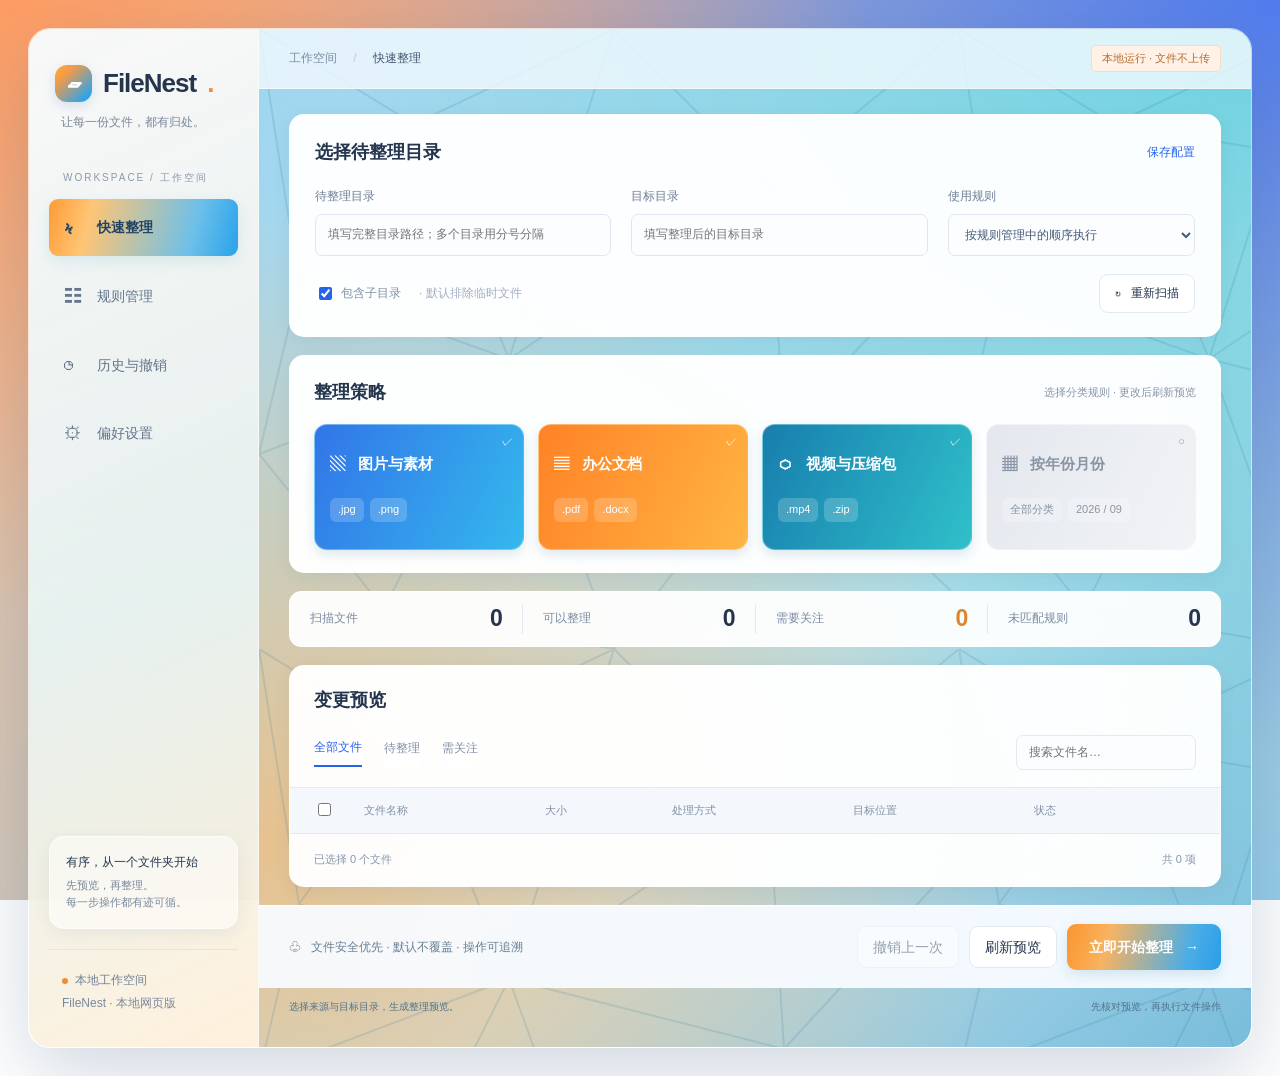
==== web/index.html @ 7bae3e2c "first commmit" ====
<!DOCTYPE html>
<html lang="zh-CN">
<head><meta name="filenest-token" content="__TOKEN__">
<meta charset="UTF-8"><meta name="viewport" content="width=device-width, initial-scale=1">
<title>FileNest · 文件整理工作台</title>
<style>
:root{--ink:#24354d;--muted:#7b899c;--blue:#2563eb;--line:#e3e9f2;--bg:#f5f7fb}*{box-sizing:border-box}body{margin:0;font:14px/1.6 "Segoe UI","Microsoft YaHei",sans-serif;color:var(--ink);background:var(--bg)}button,input,select{font:inherit}button{cursor:pointer}button:focus-visible,input:focus-visible,select:focus-visible{outline:3px solid #93b8fb;outline-offset:2px}button{border:1px solid var(--line);background:white;color:var(--ink);border-radius:9px;padding:9px 15px}button:hover{background:#edf3ff}button:disabled{opacity:.45;cursor:default}.primary{background:var(--blue);color:white;border-color:var(--blue)}.primary:hover{background:#1d4ed8}.app{display:flex;min-height:100vh}.sidebar{width:220px;background:#edf2fa;border-right:1px solid #dce5f2;padding:32px 20px;display:flex;flex-direction:column;position:fixed;inset:0 auto 0 0}.brand{display:flex;align-items:center;gap:11px;font-size:24px;font-weight:700;letter-spacing:-1px;padding:0 12px}.logo{background:var(--blue);color:white;width:37px;height:37px;border-radius:12px;display:grid;place-items:center;font-size:25px}.small{font-size:12px;color:var(--muted)}.brand-sub{padding:8px 12px 38px}.nav-label{font-size:10px;letter-spacing:2px;color:#8b99ae;padding:0 14px;margin-bottom:13px}.nav{display:flex;flex-direction:column;gap:7px}.nav button{text-align:left;border:0;background:none;color:#65758c;padding:12px 15px;display:flex;gap:13px;align-items:center}.nav button.active{background:#dce9ff;color:#245ac4;font-weight:600}.nav i{font-style:normal;font-size:18px;width:20px}.sidebar-foot{margin-top:auto;padding-top:45px}.local{margin-top:20px;border-top:1px solid #dce5f1;padding:21px 13px 0;font-size:12px;color:#718198}.dot{display:inline-block;width:6px;height:6px;border-radius:50%;background:#f28b35;margin-right:7px}.main{margin-left:220px;width:calc(100% - 220px)}.topbar{height:72px;border-bottom:1px solid var(--line);display:flex;align-items:center;justify-content:space-between;padding:0 40px;color:#7d8ca1;font-size:12px}.topbar strong{color:#435670;font-weight:500}.badge{padding:4px 10px;background:#fff1e5;border:1px solid #f7ddc4;border-radius:5px;font-size:11px;color:#b66c2f}.content{max-width:1450px;margin:auto;padding:33px 40px 22px}.heading{display:flex;justify-content:space-between;align-items:center;margin-bottom:27px}h1{font-size:27px;letter-spacing:-.8px;margin:0 0 5px;font-weight:650}p{margin:0;color:#7a899e;font-size:13px}h2{font-size:15px;margin:0;font-weight:600}.heading .date{font-size:12px;color:#8190a4}.steps{display:flex;gap:30px;font-size:12px;align-items:center;margin:0 0 23px;color:#98a4b5}.step{display:flex;align-items:center;gap:9px}.step b{width:22px;height:22px;border-radius:50%;display:grid;place-items:center;background:#e9eef6;font-size:11px}.step.active{color:var(--blue)}.step.active b{background:#e1ecff}.steps .dash{height:1px;width:55px;background:#dfe6f1}.card{background:white;border:1px solid var(--line);border-radius:13px}.config{padding:23px 25px;margin-bottom:22px}.cardtitle{display:flex;align-items:center;justify-content:space-between;margin-bottom:20px}.subtle{border:0;background:none;padding:0;color:var(--blue);font-size:12px}.fields{display:grid;grid-template-columns:1.2fr 1.2fr 1fr;gap:20px}.field label{display:block;font-size:12px;color:#6e7e94;margin-bottom:8px}.field input,.field select{width:100%;padding:10px 12px;border:1px solid #dfe6f1;border-radius:7px;background:#fcfdff;color:#455b78;font-size:12px;min-height:42px}.config-bottom{display:flex;justify-content:space-between;align-items:center;margin-top:18px;font-size:12px;color:#8090a5}.config-bottom label{display:flex;align-items:center;gap:6px}input[type=checkbox]{accent-color:var(--blue)}.stats{display:grid;grid-template-columns:repeat(4,1fr);gap:17px;margin-bottom:23px}.stat{padding:18px 22px;position:relative}.stat .label{font-size:12px;color:#7b8aa1}.stat strong{font-size:28px;display:block;line-height:1.3;margin-top:8px;font-weight:600;letter-spacing:-1px}.stat strong small{font-size:11px;font-weight:400;color:#95a0b0;letter-spacing:0;margin-left:7px}.stat em{position:absolute;right:19px;top:18px;background:#eaf1ff;border-radius:8px;width:32px;height:32px;display:grid;place-items:center;color:#5180d8;font-style:normal}.stat.warn em{color:#df7a23;background:#fff0e1}.table-head{padding:20px 24px 17px;display:flex;justify-content:space-between;align-items:center}.tabs{display:flex;gap:22px}.tabs button{padding:0 0 8px;border:0;border-radius:0;color:#8390a4;font-size:12px}.tabs button.active{color:var(--blue);border-bottom:2px solid var(--blue)}.search{width:180px;border:1px solid var(--line);padding:7px 12px;border-radius:7px;font-size:12px;background:#fcfdff}.table-wrap{overflow:auto}table{border-collapse:collapse;width:100%;text-align:left;white-space:nowrap}th{background:#f8faff;font-size:11px;font-weight:500;color:#8392a8;padding:12px 15px;border-block:1px solid var(--line)}td{padding:15px;border-bottom:1px solid #eef2f8;font-size:12px;color:#687a93}td:first-child,th:first-child{padding-left:24px;width:40px}.filename{display:flex;align-items:center;gap:11px;color:#3d526f;font-weight:500}.fileicon{width:32px;height:37px;border:1px solid #e1e7f0;border-radius:6px;background:#f3f6fb;display:grid;place-items:center;font-size:9px;font-weight:700;color:#8392aa}.fileicon.pdf{color:#d0803c;background:#fff3e8;border-color:#f6e0c9}.fileicon.png{color:#5f85c8;background:#edf3ff;border-color:#dce7fa}.fileicon.docx{color:#5187d4;background:#eaf3ff;border-color:#dce9fa}.pill{padding:3px 8px;border-radius:5px;background:#edf3ff;color:#5981c9;font-size:10px}.pill.warning{color:#c2772f;background:#fff1e2}.pill.gray{color:#8a97aa;background:#f0f3f8}.destination{font-size:11px;color:#8292aa;max-width:250px;overflow:hidden;text-overflow:ellipsis}.table-footer{display:flex;justify-content:space-between;align-items:center;padding:17px 24px;color:#8797ae;font-size:11px}.bottom{display:flex;align-items:center;justify-content:space-between;margin-top:24px;gap:20px}.safe{font-size:12px;color:#8293aa}.actions{display:flex;gap:10px;align-items:center}.note{font-size:10px;color:#95a2b4;margin-top:22px;display:flex;justify-content:space-between}.page[hidden]{display:none}.rule-grid{display:grid;grid-template-columns:repeat(3,1fr);gap:18px}.rule{padding:24px}.rule h2{margin:13px 0 9px}.rule .tag{display:inline-block;padding:4px 9px;background:#edf3ff;border-radius:5px;color:#5b80bd;font-size:11px;margin:17px 0}.rule-foot{border-top:1px solid var(--line);padding-top:16px;display:flex;justify-content:space-between;align-items:center;font-size:12px}.settings{max-width:820px;padding:26px}.setting{padding:19px 0;border-bottom:1px solid var(--line);display:flex;align-items:center;justify-content:space-between;gap:20px}.setting select{border:1px solid var(--line);padding:9px;border-radius:7px;color:var(--ink);background:#fafcff}.empty{padding:55px;text-align:center;color:var(--muted)}dialog{border:1px solid var(--line);border-radius:16px;padding:28px;max-width:540px;width:90%;color:var(--ink);box-shadow:0 20px 90px #24354d20}dialog::backdrop{background:#24354d40;backdrop-filter:blur(3px)}dialog h2{font-size:20px;margin-bottom:14px}dialog p{margin-bottom:16px;overflow-wrap:anywhere}dialog .actions{justify-content:flex-end;margin-top:22px}.toast{position:fixed;bottom:26px;left:50%;transform:translateX(-50%);padding:11px 24px;background:#254a82;color:white;border-radius:9px;box-shadow:0 8px 25px #24354d20;z-index:5;font-size:13px}.toast[hidden]{display:none}@media(min-width:1450px){.content{padding-top:42px}td{padding-top:19px;padding-bottom:19px}}@media(max-width:1050px){.sidebar{width:180px;padding-inline:12px}.main{margin-left:180px;width:calc(100% - 180px)}.content{padding:25px 22px}.topbar{padding:0 22px}.fields{grid-template-columns:1fr 1fr}.field:last-child{grid-column:1/-1}.rule-grid{grid-template-columns:1fr}.date{display:none}.stats{gap:10px}.stat{padding:15px}.stat em{display:none}}@media(max-width:650px){.sidebar{position:static;width:100%;padding:15px}.app{display:block}.brand-sub,.nav-label,.sidebar-foot{display:none}.nav{flex-direction:row;margin-top:15px;gap:0}.nav button{padding:9px;flex:1;justify-content:center;font-size:12px}.nav i{display:none}.main{margin:0;width:100%}.topbar{height:48px}.content{padding:23px 15px}.fields{grid-template-columns:1fr}.field:last-child{grid-column:auto}.stats{grid-template-columns:1fr 1fr}.steps{gap:12px}.steps .dash{width:20px}.table-head{align-items:flex-start;gap:10px;flex-direction:column}.bottom{align-items:flex-start;flex-direction:column}.config-bottom{gap:10px;align-items:flex-start;flex-direction:column}.note{gap:10px}.heading{margin-bottom:20px}}
/* 参考图：玻璃侧栏、蓝橙渐变与几何纹理。 */
body{padding:28px;background:radial-gradient(ellipse at 0 0,#ff9d64,transparent 48%),radial-gradient(ellipse at 100% 0,#527cee,transparent 60%),linear-gradient(125deg,#f1c3a0,#97cee9);background-attachment:fixed}.app{position:relative;max-width:1600px;margin:auto;min-height:calc(100vh - 56px);border-radius:22px;overflow:hidden;border:1px solid #ffffffa8;box-shadow:0 25px 80px #294a7038}.sidebar{position:relative;inset:auto;flex:0 0 230px;width:230px;background:linear-gradient(155deg,#f8fcfff5,#e7f3f2f0 55%,#fff0daf0);border-right:1px solid #ffffffa0;padding:34px 20px}.main{margin:0;width:calc(100% - 230px);position:relative;background:radial-gradient(ellipse at 0 80%,#ffb35eaa,transparent 55%),radial-gradient(ellipse at 100% 0,#3ac9d699,transparent 65%),linear-gradient(135deg,#9dd5ef,#c4e2ee 60%,#78bddb)}.main:before{content:"";position:absolute;inset:0;opacity:.16;pointer-events:none;background-image:url("data:image/svg+xml,%3Csvg xmlns='http://www.w3.org/2000/svg' width='700' height='620'%3E%3Cpath d='M0 0L155 95 355 0 510 155 700 0M0 0L40 255 155 95 250 330 355 0M155 95L510 155 250 330 525 400 700 210 510 155M0 425L40 255 250 330 125 580 0 425M250 330L355 620 525 400 700 570M125 580L355 620M525 400L700 210M510 155L525 400M0 425L250 330' fill='none' stroke='%232b749b' stroke-width='2'/%3E%3C/svg%3E")}.topbar,.content{position:relative}.topbar{height:60px;background:#f7fbffc9;border-color:#ffffff90;padding-inline:30px}.content{padding:25px 30px 20px;max-width:1230px}.brand{font-size:26px;padding-inline:6px}.logo{background:linear-gradient(135deg,#ffab42,#f79b44 25%,#32a3e8 85%);box-shadow:0 4px 12px #4686b330}.nav{gap:12px}.nav button{padding:14px 15px}.nav button.active{background:linear-gradient(105deg,#ff9b36,#ffc575 22%,#6dc0e9 75%,#28a2eb);color:#214363;box-shadow:0 5px 15px #5b9cb52a}.sidebar-foot .card{background:#ffffff80!important;border-color:#ffffffaa!important}.steps{display:none}.card{background:#fffffff7;border-color:#ffffffbd;border-radius:15px;box-shadow:0 5px 17px #355c7014}.config{margin-bottom:18px}.cardtitle h2{font-size:18px}.strategy-panel{padding:22px 24px;margin-bottom:18px}.strategy-heading{display:flex;justify-content:space-between;align-items:center;margin-bottom:17px}.strategy-heading h2{font-size:18px}.strategy-heading span{font-size:11px;color:#8795a6}.strategy-grid{display:grid;grid-template-columns:repeat(4,1fr);gap:14px}.strategy{position:relative;text-align:left;min-height:126px;padding:18px 15px;border:1px solid #ffffff55;border-radius:13px;color:white;box-shadow:0 5px 12px #34759e28;transition:transform .18s}.strategy:hover{transform:translateY(-3px)}.strategy.blue,.strategy.blue:hover{background:linear-gradient(115deg,#3275e8,#34b8ed)}.strategy.orange,.strategy.orange:hover{background:linear-gradient(115deg,#ff8226,#ffb543)}.strategy.cyan,.strategy.cyan:hover{background:linear-gradient(115deg,#177eae,#30c0ca)}.strategy.date-card,.strategy.date-card:hover{background:linear-gradient(115deg,#6083c6,#92afd9)}.strategy[aria-pressed=false]{background:linear-gradient(115deg,#e4e8ee,#f1f3f6);color:#8a95a5;box-shadow:none}.strategy-title{display:block;font-size:15px;font-weight:600;margin-bottom:22px}.strategy-tags{display:flex;gap:6px;font-size:11px}.strategy-tags span{padding:3px 8px;background:#ffffff30;border-radius:6px}.strategy-check{position:absolute;right:10px;top:8px;font-size:11px}.stats{display:flex;gap:0;background:#fffffff0;border:1px solid white;border-radius:12px;padding:12px 0;margin-bottom:18px}.stat{flex:1;display:flex;align-items:center;justify-content:space-between;gap:8px;padding:0 20px;background:none;box-shadow:none;border:0;border-radius:0}.stat+.stat{border-left:1px solid #e2e9f2}.stat strong{font-size:23px;margin:0}.stat em,.stat strong small{display:none}.stat.warn strong{color:#df842c}.table-wrap{max-height:340px;overflow:auto}th{position:sticky;top:0;background:#f4f7fb;z-index:1}td{padding-top:13px;padding-bottom:13px}.bottom{position:sticky;bottom:0;background:#f8fbfff2;backdrop-filter:blur(12px);margin:18px -30px -20px;padding:18px 30px;border-top:1px solid white;z-index:2}.primary{border:0;background:linear-gradient(105deg,#fb952c,#f8b361 27%,#4cade6 78%,#289ee8);box-shadow:0 5px 13px #5596b636;color:white;font-weight:600;padding:12px 22px}.primary:hover{background:linear-gradient(105deg,#eb8823,#eaa14a 27%,#399bd5 78%,#208bd4)}.safe{color:#667f95}.note{margin-top:31px;color:#52748c}.heading p{color:#52758c}
@media(min-width:1450px){.content{padding-top:30px}td{padding-block:16px}}@media(max-width:1150px){body{padding:15px}.app{min-height:calc(100vh - 30px)}.sidebar{flex-basis:190px;width:190px;padding-inline:13px}.brand{font-size:22px}.main{width:calc(100% - 190px)}.content{padding:22px}.strategy-grid{grid-template-columns:repeat(2,1fr)}.strategy{min-height:105px}.strategy-title{margin-bottom:15px}.stat{padding-inline:12px}.stat .label{font-size:11px}.bottom{margin-inline:-22px;padding-inline:22px}}@media(max-width:650px){body{padding:0}.app{display:block;border-radius:0}.sidebar{width:100%;padding:16px}.main{width:100%}.content{padding:18px 14px}.strategy-panel{padding:17px}.strategy-grid{gap:10px}.strategy-title{font-size:13px}.strategy-heading span{display:none}.stats{display:grid;grid-template-columns:1fr 1fr;gap:12px}.stat:nth-child(3){border:0}.bottom{margin-inline:-14px;padding:14px;gap:12px}.actions{flex-wrap:wrap}.topbar{padding-inline:16px}}
textarea{font:inherit;border:1px solid var(--line);border-radius:8px;padding:10px;max-width:100%;color:var(--ink)}.editor{display:grid;grid-template-columns:1fr 1fr;gap:14px}.editor label{font-size:12px;color:var(--muted)}.editor input:not([type=checkbox]),.editor select{display:block;width:100%;padding:8px;border:1px solid var(--line);border-radius:7px}dialog{max-width:760px;max-height:85vh;overflow:auto}.rule-foot{gap:8px;flex-wrap:wrap}.detail-line{overflow-wrap:anywhere;white-space:pre-wrap}#status{white-space:pre-wrap}.note{padding-bottom:12px}.strategy-grid{grid-template-columns:repeat(4,minmax(0,1fr))}@media(max-width:1000px){.strategy-grid{grid-template-columns:1fr 1fr}}@media(max-width:650px){.editor{grid-template-columns:1fr}.setting{flex-wrap:wrap}} </style>
</head>
<body>
<div class="app">
<aside class="sidebar"><div class="brand"><span class="logo">▱</span>FileNest<span style="color:#f28b35">.</span></div><div class="brand-sub small">让每一份文件，都有归处。</div><div class="nav-label">WORKSPACE / 工作空间</div><nav class="nav" aria-label="主导航"><button class="active" data-page="organize"><i>ϟ</i>快速整理</button><button data-page="rules"><i>☷</i>规则管理</button><button data-page="history"><i>◷</i>历史与撤销</button><button data-page="settings"><i>⚙</i>偏好设置</button></nav><div class="sidebar-foot"><div class="card" style="padding:16px;background:#e8f0ff;border-color:#d9e5fa"><div style="font-size:12px;margin-bottom:5px">有序，从一个文件夹开始</div><p style="font-size:11px">先预览，再整理。<br>每一步操作都有迹可循。</p></div><div class="local"><span class="dot"></span>本地工作空间<div class="small" style="margin-top:4px">FileNest · 本地网页版</div></div></div></aside>
<main class="main"><header class="topbar"><span>工作空间 <span style="margin:0 13px;color:#bbc6d7">/</span> <strong id="breadcrumb">快速整理</strong></span><span class="badge">本地运行 · 文件不上传</span></header><div class="content">
<section class="page" id="organize">
<div class="steps"><span class="step active"><b>1</b>选择目录</span><span class="dash"></span><span class="step active"><b>2</b>预览整理</span><span class="dash"></span><span class="step" id="step3"><b>3</b>完成归档</span></div>
<div class="card config"><div class="cardtitle"><h2>选择待整理目录</h2><button class="subtle" id="reset">保存配置</button></div><div class="fields"><div class="field"><label for="source">待整理目录</label><input id="source" placeholder="填写完整目录路径；多个目录用分号分隔" aria-label="待整理目录"></div><div class="field"><label for="target">目标目录</label><input id="target" placeholder="填写整理后的目标目录" aria-label="目标目录"></div><div class="field"><label for="ruleSelect">使用规则</label><select id="ruleSelect"><option>按规则管理中的顺序执行</option></select></div></div><div class="config-bottom"><label><input type="checkbox" id="recursive" checked>包含子目录 <span style="margin-left:12px;color:#a2aec0">· 默认排除临时文件</span></label><button id="scan">↻ &nbsp; 重新扫描</button></div></div>
<div class="card strategy-panel"><div class="strategy-heading"><h2>整理策略</h2><span>选择分类规则 · 更改后刷新预览</span></div><div class="strategy-grid">
<button class="strategy blue" data-strategy="1" aria-pressed="true"><span class="strategy-check">✓</span><span class="strategy-title">▧ &nbsp; 图片与素材</span><span class="strategy-tags"><span>.jpg</span><span>.png</span></span></button>
<button class="strategy orange" data-strategy="0" aria-pressed="true"><span class="strategy-check">✓</span><span class="strategy-title">▤ &nbsp; 办公文档</span><span class="strategy-tags"><span>.pdf</span><span>.docx</span></span></button>
<button class="strategy cyan" data-strategy="2" aria-pressed="true"><span class="strategy-check">✓</span><span class="strategy-title">⬡ &nbsp; 视频与压缩包</span><span class="strategy-tags"><span>.mp4</span><span>.zip</span></span></button>
<button class="strategy date-card" id="dateStrategy" aria-pressed="false"><span class="strategy-check">○</span><span class="strategy-title">▦ &nbsp; 按年份月份</span><span class="strategy-tags"><span>全部分类</span><span>2026 / 09</span></span></button>
</div></div><div class="stats"><div class="card stat"><span class="label">扫描文件</span><em>▧</em><strong id="total">0<small>个文件</small></strong></div><div class="card stat"><span class="label">可以整理</span><em>↗</em><strong id="ready">0<small>个文件</small></strong></div><div class="card stat warn"><span class="label">需要关注</span><em>!</em><strong id="conflicts">0<small>待确认</small></strong></div><div class="card stat"><span class="label">未匹配规则</span><em>−</em><strong id="unmatched">0<small>保持原位</small></strong></div></div>
<div class="card"><div style="padding:20px 24px 0"><h2 style="font-size:18px">变更预览</h2></div><div class="table-head"><div class="tabs" aria-label="文件筛选"><button class="active" data-filter="all">全部文件</button><button data-filter="ready">待整理</button><button data-filter="conflict">需关注</button></div><input class="search" id="search" placeholder="搜索文件名…" aria-label="搜索文件名"></div><div class="table-wrap"><table><thead><tr><th><input type="checkbox" id="selectAll" aria-label="选择全部可整理文件"></th><th>文件名称</th><th>大小</th><th>处理方式</th><th>目标位置</th><th>状态</th><th></th></tr></thead><tbody id="fileRows"></tbody></table></div><div class="table-footer"><span id="selection">已选择 0 个文件</span><span id="count">共 0 项</span></div></div>
<div class="bottom"><div class="safe">♧ &nbsp; 文件安全优先 · 默认不覆盖 · 操作可追溯</div><div class="actions"><button id="cancel" hidden>停止剩余任务</button><button id="undoLatest" disabled>撤销上一次</button><button id="preview">刷新预览</button><button class="primary" id="execute">立即开始整理 &nbsp; →</button></div></div><div class="note"><span id="status" role="status">选择来源与目标目录，生成整理预览。</span><span>先核对预览，再执行文件操作</span></div></section>
<section class="page" id="rules" hidden><div class="heading"><div><h1>让规则，替你记住。</h1><p>按顺序匹配文件，为每一种资料安排合适的位置。</p></div><span class="badge"><span id="ruleCount">分类规则</span></span></div><button id="addRule" style="margin-bottom:18px">＋ 新建规则</button><div class="rule-grid" id="ruleCards"></div><div class="card" style="padding:22px;margin-top:22px"><h2>规则如何执行</h2><p style="margin-top:8px">从上到下依次匹配，文件命中第一条规则后停止。未匹配的文件保持原位。禁用规则后，请返回整理任务重新生成预览。</p></div></section>
<section class="page" id="history" hidden><div class="heading"><div><h1>每一次整理，都有记录。</h1><p>查看逐文件结果，安全恢复未被修改的移动与重命名。</p></div><span class="badge">本地历史</span></div><div class="card" id="historyList"><div class="empty">还没有整理记录<br><span class="small">完成一次整理后，记录会出现在这里。</span></div></div></section>
<section class="page" id="settings" hidden><div class="heading"><div><h1>按你的习惯，整理。</h1><p>简单的偏好，让每一次操作更顺手。</p></div></div><div class="card settings"><div class="setting"><div><h2>遇到同名文件</h2><p>修改后需要重新生成整理预览。</p></div><select id="conflictMode" aria-label="同名文件处理"><option value="skip">跳过，稍后处理</option><option value="number">自动编号</option></select></div><div class="setting"><div><h2>整理完成通知</h2><p>在页面内显示完成提示。</p></div><input type="checkbox" checked id="notify" aria-label="整理完成通知"></div><div class="setting"><div><h2>排除目录</h2><p>每行一个完整路径；目标目录与内部数据目录自动排除。</p></div><textarea id="excludes" rows="4" aria-label="排除目录"></textarea></div><button id="saveSettings" style="margin-top:20px">保存偏好</button></div></section>
</div></main></div>
<dialog id="detail"><h2 id="detailTitle"></h2><div id="detailBody"></div><div class="actions"><button id="closeDetail">关闭</button></div></dialog><div class="toast" id="toast" role="status" hidden></div>
<script src="/app.js" defer></script></body></html>
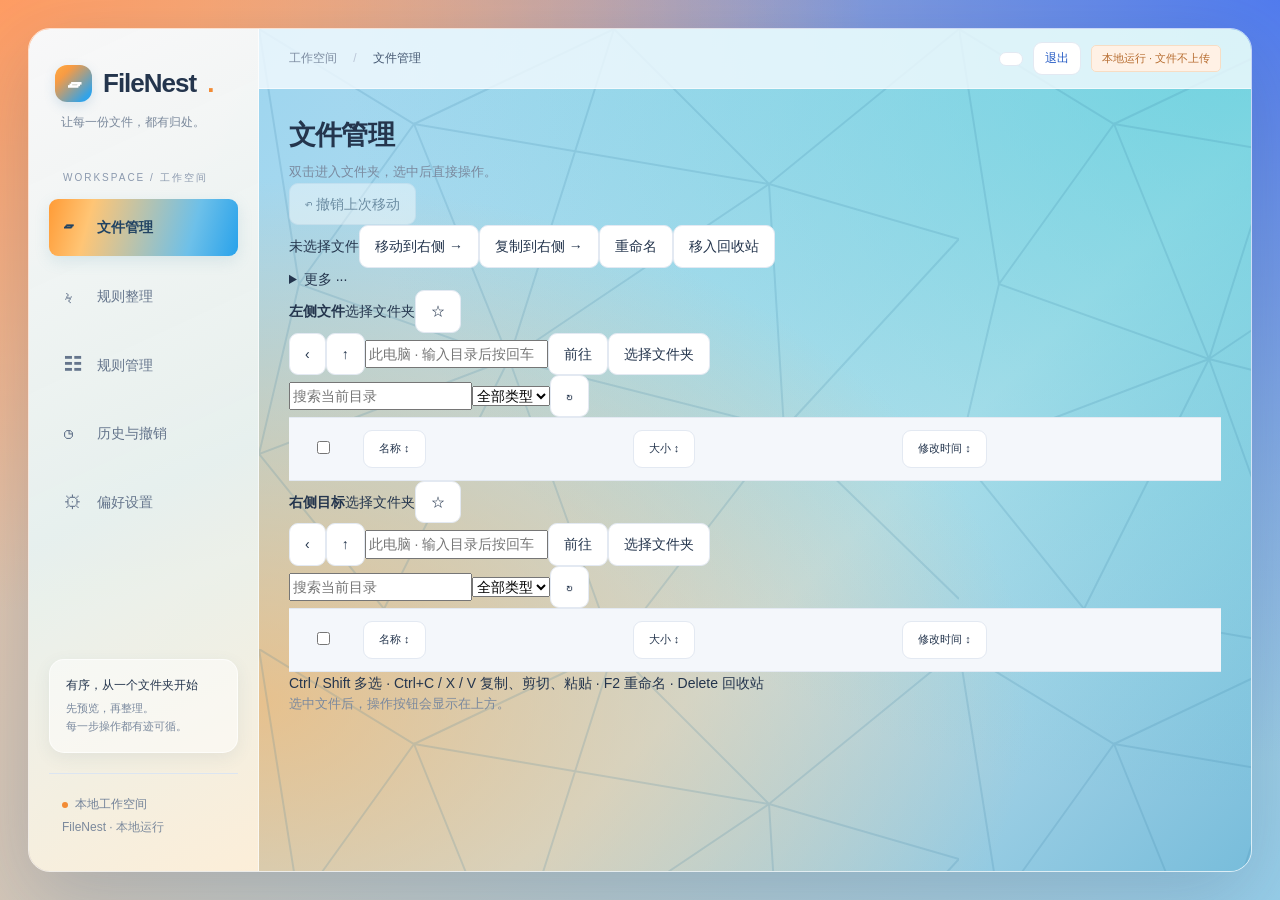
==== commit c7b523b6: "feat: unify desktop and web file management" ====
--- a/web/index.html
+++ b/web/index.html
@@ -8,26 +8,43 @@
 /* 参考图：玻璃侧栏、蓝橙渐变与几何纹理。 */
 body{padding:28px;background:radial-gradient(ellipse at 0 0,#ff9d64,transparent 48%),radial-gradient(ellipse at 100% 0,#527cee,transparent 60%),linear-gradient(125deg,#f1c3a0,#97cee9);background-attachment:fixed}.app{position:relative;max-width:1600px;margin:auto;min-height:calc(100vh - 56px);border-radius:22px;overflow:hidden;border:1px solid #ffffffa8;box-shadow:0 25px 80px #294a7038}.sidebar{position:relative;inset:auto;flex:0 0 230px;width:230px;background:linear-gradient(155deg,#f8fcfff5,#e7f3f2f0 55%,#fff0daf0);border-right:1px solid #ffffffa0;padding:34px 20px}.main{margin:0;width:calc(100% - 230px);position:relative;background:radial-gradient(ellipse at 0 80%,#ffb35eaa,transparent 55%),radial-gradient(ellipse at 100% 0,#3ac9d699,transparent 65%),linear-gradient(135deg,#9dd5ef,#c4e2ee 60%,#78bddb)}.main:before{content:"";position:absolute;inset:0;opacity:.16;pointer-events:none;background-image:url("data:image/svg+xml,%3Csvg xmlns='http://www.w3.org/2000/svg' width='700' height='620'%3E%3Cpath d='M0 0L155 95 355 0 510 155 700 0M0 0L40 255 155 95 250 330 355 0M155 95L510 155 250 330 525 400 700 210 510 155M0 425L40 255 250 330 125 580 0 425M250 330L355 620 525 400 700 570M125 580L355 620M525 400L700 210M510 155L525 400M0 425L250 330' fill='none' stroke='%232b749b' stroke-width='2'/%3E%3C/svg%3E")}.topbar,.content{position:relative}.topbar{height:60px;background:#f7fbffc9;border-color:#ffffff90;padding-inline:30px}.content{padding:25px 30px 20px;max-width:1230px}.brand{font-size:26px;padding-inline:6px}.logo{background:linear-gradient(135deg,#ffab42,#f79b44 25%,#32a3e8 85%);box-shadow:0 4px 12px #4686b330}.nav{gap:12px}.nav button{padding:14px 15px}.nav button.active{background:linear-gradient(105deg,#ff9b36,#ffc575 22%,#6dc0e9 75%,#28a2eb);color:#214363;box-shadow:0 5px 15px #5b9cb52a}.sidebar-foot .card{background:#ffffff80!important;border-color:#ffffffaa!important}.steps{display:none}.card{background:#fffffff7;border-color:#ffffffbd;border-radius:15px;box-shadow:0 5px 17px #355c7014}.config{margin-bottom:18px}.cardtitle h2{font-size:18px}.strategy-panel{padding:22px 24px;margin-bottom:18px}.strategy-heading{display:flex;justify-content:space-between;align-items:center;margin-bottom:17px}.strategy-heading h2{font-size:18px}.strategy-heading span{font-size:11px;color:#8795a6}.strategy-grid{display:grid;grid-template-columns:repeat(4,1fr);gap:14px}.strategy{position:relative;text-align:left;min-height:126px;padding:18px 15px;border:1px solid #ffffff55;border-radius:13px;color:white;box-shadow:0 5px 12px #34759e28;transition:transform .18s}.strategy:hover{transform:translateY(-3px)}.strategy.blue,.strategy.blue:hover{background:linear-gradient(115deg,#3275e8,#34b8ed)}.strategy.orange,.strategy.orange:hover{background:linear-gradient(115deg,#ff8226,#ffb543)}.strategy.cyan,.strategy.cyan:hover{background:linear-gradient(115deg,#177eae,#30c0ca)}.strategy.date-card,.strategy.date-card:hover{background:linear-gradient(115deg,#6083c6,#92afd9)}.strategy[aria-pressed=false]{background:linear-gradient(115deg,#e4e8ee,#f1f3f6);color:#8a95a5;box-shadow:none}.strategy-title{display:block;font-size:15px;font-weight:600;margin-bottom:22px}.strategy-tags{display:flex;gap:6px;font-size:11px}.strategy-tags span{padding:3px 8px;background:#ffffff30;border-radius:6px}.strategy-check{position:absolute;right:10px;top:8px;font-size:11px}.stats{display:flex;gap:0;background:#fffffff0;border:1px solid white;border-radius:12px;padding:12px 0;margin-bottom:18px}.stat{flex:1;display:flex;align-items:center;justify-content:space-between;gap:8px;padding:0 20px;background:none;box-shadow:none;border:0;border-radius:0}.stat+.stat{border-left:1px solid #e2e9f2}.stat strong{font-size:23px;margin:0}.stat em,.stat strong small{display:none}.stat.warn strong{color:#df842c}.table-wrap{max-height:340px;overflow:auto}th{position:sticky;top:0;background:#f4f7fb;z-index:1}td{padding-top:13px;padding-bottom:13px}.bottom{position:sticky;bottom:0;background:#f8fbfff2;backdrop-filter:blur(12px);margin:18px -30px -20px;padding:18px 30px;border-top:1px solid white;z-index:2}.primary{border:0;background:linear-gradient(105deg,#fb952c,#f8b361 27%,#4cade6 78%,#289ee8);box-shadow:0 5px 13px #5596b636;color:white;font-weight:600;padding:12px 22px}.primary:hover{background:linear-gradient(105deg,#eb8823,#eaa14a 27%,#399bd5 78%,#208bd4)}.safe{color:#667f95}.note{margin-top:31px;color:#52748c}.heading p{color:#52758c}
 @media(min-width:1450px){.content{padding-top:30px}td{padding-block:16px}}@media(max-width:1150px){body{padding:15px}.app{min-height:calc(100vh - 30px)}.sidebar{flex-basis:190px;width:190px;padding-inline:13px}.brand{font-size:22px}.main{width:calc(100% - 190px)}.content{padding:22px}.strategy-grid{grid-template-columns:repeat(2,1fr)}.strategy{min-height:105px}.strategy-title{margin-bottom:15px}.stat{padding-inline:12px}.stat .label{font-size:11px}.bottom{margin-inline:-22px;padding-inline:22px}}@media(max-width:650px){body{padding:0}.app{display:block;border-radius:0}.sidebar{width:100%;padding:16px}.main{width:100%}.content{padding:18px 14px}.strategy-panel{padding:17px}.strategy-grid{gap:10px}.strategy-title{font-size:13px}.strategy-heading span{display:none}.stats{display:grid;grid-template-columns:1fr 1fr;gap:12px}.stat:nth-child(3){border:0}.bottom{margin-inline:-14px;padding:14px;gap:12px}.actions{flex-wrap:wrap}.topbar{padding-inline:16px}}
-textarea{font:inherit;border:1px solid var(--line);border-radius:8px;padding:10px;max-width:100%;color:var(--ink)}.editor{display:grid;grid-template-columns:1fr 1fr;gap:14px}.editor label{font-size:12px;color:var(--muted)}.editor input:not([type=checkbox]),.editor select{display:block;width:100%;padding:8px;border:1px solid var(--line);border-radius:7px}dialog{max-width:760px;max-height:85vh;overflow:auto}.rule-foot{gap:8px;flex-wrap:wrap}.detail-line{overflow-wrap:anywhere;white-space:pre-wrap}#status{white-space:pre-wrap}.note{padding-bottom:12px}.strategy-grid{grid-template-columns:repeat(4,minmax(0,1fr))}@media(max-width:1000px){.strategy-grid{grid-template-columns:1fr 1fr}}@media(max-width:650px){.editor{grid-template-columns:1fr}.setting{flex-wrap:wrap}} </style>
-</head>
+textarea{font:inherit;border:1px solid var(--line);border-radius:8px;padding:10px;max-width:100%;color:var(--ink)}.editor{display:grid;grid-template-columns:1fr 1fr;gap:14px}.editor label{font-size:12px;color:var(--muted)}.editor input:not([type=checkbox]),.editor select{display:block;width:100%;padding:8px;border:1px solid var(--line);border-radius:7px}dialog{max-width:760px;max-height:85vh;overflow:auto}.rule-foot{gap:8px;flex-wrap:wrap}.detail-line{overflow-wrap:anywhere;white-space:pre-wrap}#status{white-space:pre-wrap}.note{padding-bottom:12px}.strategy-grid{grid-template-columns:repeat(4,minmax(0,1fr))}@media(max-width:1000px){.strategy-grid{grid-template-columns:1fr 1fr}}@media(max-width:650px){.editor{grid-template-columns:1fr}.setting{flex-wrap:wrap}} .path-input{display:flex;gap:8px}.path-input input{min-width:0;flex:1}.path-input button{white-space:nowrap;padding:8px 10px;font-size:12px}.field .month-option{display:flex;align-items:center;gap:5px;margin:7px 0 0}.month-option input{width:auto;min-height:0}.view-tabs button{font-size:16px;font-weight:600}.table-wrap{max-height:52vh;min-height:250px}.folder-list{display:grid;gap:6px;max-height:42vh;overflow:auto;margin:14px 0}.folder-list button{text-align:left;overflow-wrap:anywhere}.folder-path{overflow-wrap:anywhere;margin:10px 0}.picker-nav{display:flex;gap:8px}.picker-nav input{min-width:0;flex:1;padding:8px;border:1px solid var(--line);border-radius:7px}[hidden]{display:none!important}.fields{grid-template-columns:1.25fr 1.25fr 1fr}@media(max-width:1050px){.fields{grid-template-columns:1fr 1fr}}@media(max-width:650px){.fields{grid-template-columns:1fr}.path-input{flex-wrap:wrap}.path-input input{flex-basis:160px}} .rule-picker{position:relative;font-size:12px}.rule-picker summary{cursor:pointer;list-style:none;border:1px solid var(--line);border-radius:8px;padding:10px 12px;background:#fcfdff;min-height:42px}.rule-picker summary:after{content:'⌄';float:right}.rule-options{position:absolute;top:46px;right:0;min-width:300px;width:100%;max-height:340px;overflow:auto;z-index:8;background:white;box-shadow:0 14px 35px #24466830;border:1px solid var(--line);border-radius:10px;padding:12px}.field .rule-choice{display:flex;align-items:flex-start;gap:9px;padding:8px;margin:0}.rule-choice input{width:auto;min-height:0;margin-top:4px}.rule-choice small{display:block;color:var(--muted)}.type-options{display:flex;flex-wrap:wrap;gap:12px;padding:12px;border:1px solid var(--line);border-radius:8px}.type-options label{white-space:nowrap}.rule-section{margin-bottom:18px}.rule-section h3{font-size:14px;margin:10px 0}.danger-note{background:#fff3e8;color:#9a521f;padding:12px;border-radius:8px;white-space:pre-wrap}.execution-list{max-height:220px;overflow:auto;border:1px solid var(--line);padding:12px;border-radius:8px}.execution-list p{margin-bottom:10px}.confirm-input{width:100%;padding:10px;border:1px solid #d9a790;border-radius:8px}.warning-label{color:#aa542c}.rule-picker[open]{z-index:10}@media(max-width:650px){.rule-options{min-width:0;width:100%}} </style>
+<link rel="stylesheet" href="/explorer.css"><style>.mode-controls{display:flex;align-items:center;gap:10px}.mode-controls button{padding:6px 11px;font-size:12px;background:#fff;color:#245ac4}.mode-controls .small{white-space:nowrap}@media(max-width:650px){.topbar{height:auto;min-height:48px;gap:8px;padding-block:7px}.mode-controls{gap:6px}.mode-controls .small,.mode-controls .badge{display:none}}</style><link rel="stylesheet" href="/theme.css"></head>
 <body>
 <div class="app">
-<aside class="sidebar"><div class="brand"><span class="logo">▱</span>FileNest<span style="color:#f28b35">.</span></div><div class="brand-sub small">让每一份文件，都有归处。</div><div class="nav-label">WORKSPACE / 工作空间</div><nav class="nav" aria-label="主导航"><button class="active" data-page="organize"><i>ϟ</i>快速整理</button><button data-page="rules"><i>☷</i>规则管理</button><button data-page="history"><i>◷</i>历史与撤销</button><button data-page="settings"><i>⚙</i>偏好设置</button></nav><div class="sidebar-foot"><div class="card" style="padding:16px;background:#e8f0ff;border-color:#d9e5fa"><div style="font-size:12px;margin-bottom:5px">有序，从一个文件夹开始</div><p style="font-size:11px">先预览，再整理。<br>每一步操作都有迹可循。</p></div><div class="local"><span class="dot"></span>本地工作空间<div class="small" style="margin-top:4px">FileNest · 本地网页版</div></div></div></aside>
-<main class="main"><header class="topbar"><span>工作空间 <span style="margin:0 13px;color:#bbc6d7">/</span> <strong id="breadcrumb">快速整理</strong></span><span class="badge">本地运行 · 文件不上传</span></header><div class="content">
-<section class="page" id="organize">
+<aside class="sidebar"><div class="brand"><span class="logo">▱</span>FileNest<span style="color:#f28b35">.</span></div><div class="brand-sub small">让每一份文件，都有归处。</div><div class="nav-label">WORKSPACE / 工作空间</div><nav class="nav" aria-label="主导航"><button class="active" data-page="explorer"><i>▱</i>文件管理</button><button data-page="organize"><i>ϟ</i>规则整理</button><button data-page="rules"><i>☷</i>规则管理</button><button data-page="history"><i>◷</i>历史与撤销</button><button data-page="settings"><i>⚙</i>偏好设置</button></nav><div id="explorerPlaces" class="places"></div><div class="sidebar-foot"><div class="card" style="padding:16px;background:#e8f0ff;border-color:#d9e5fa"><div style="font-size:12px;margin-bottom:5px">有序，从一个文件夹开始</div><p style="font-size:11px">先预览，再整理。<br>每一步操作都有迹可循。</p></div><div class="local"><span class="dot"></span>本地工作空间<div class="small" style="margin-top:4px">FileNest · 本地运行</div></div></div></aside>
+<main class="main"><header class="topbar"><span>工作空间 <span style="margin:0 13px;color:#bbc6d7">/</span> <strong id="breadcrumb">文件管理</strong></span><div class="mode-controls"><span class="small" id="modeLabel"></span><button id="switchMode" type="button" aria-label="切换 FileNest 运行方式"></button><button id="quitApp" type="button" aria-label="退出 FileNest">退出</button><span class="badge">本地运行 · 文件不上传</span></div></header><div class="content">
+<section class="page" id="explorer">
+<div class="explorer-heading"><div><h1>文件管理</h1><p>双击进入文件夹，选中后直接操作。</p></div><button id="explorerUndo" disabled>↶ 撤销上次移动</button></div>
+<div class="explorer-actions" aria-label="文件操作"><span id="explorerSelection">未选择文件</span><button data-quick="move">移动到右侧 →</button><button data-quick="copy">复制到右侧 →</button><button data-quick="rename">重命名</button><button data-quick="recycle">移入回收站</button><details id="quickMore"><summary>更多 ···</summary><div class="quick-more"><button data-quick="rules">套用规则…</button><button data-quick="delete" class="danger-text">永久删除…</button></div></details></div>
+<div id="explorerResult" role="status" hidden></div>
+<div class="dual-panes">
+
+<section class="file-pane active-pane" id="pane-left" data-pane="left" aria-label="左侧文件栏">
+<div class="pane-title"><strong>左侧文件</strong><span id="count-left">选择文件夹</span><button id="star-left" aria-label="收藏左侧目录">☆</button></div>
+<form class="pane-address" id="address-left"><button type="button" data-nav="back" data-side="left" aria-label="左侧后退">‹</button><button type="button" data-nav="up" data-side="left" aria-label="左侧上一级">↑</button><input id="path-left" aria-label="左侧目录路径" placeholder="此电脑 · 输入目录后按回车"><button type="submit" aria-label="打开左侧目录">前往</button><button type="button" data-pick-pane="left" aria-label="选择左侧文件夹">选择文件夹</button></form>
+<div class="pane-tools"><input id="search-left" type="search" aria-label="搜索左侧文件" placeholder="搜索当前目录"><select id="type-left" aria-label="左侧类型筛选"><option value="all">全部类型</option><option>文件夹</option><option>文档</option><option>图片</option><option>视频</option><option>压缩包</option><option>音频</option><option>其他</option></select><button data-nav="refresh" data-side="left" aria-label="刷新左侧目录">↻</button></div>
+<div class="pane-list" id="list-left" tabindex="0" aria-label="左侧文件列表"><table><thead><tr><th><input id="all-left" type="checkbox" aria-label="全选左侧当前列表"></th><th><button data-sort="name" data-side="left">名称 ↕</button></th><th><button data-sort="size" data-side="left">大小 ↕</button></th><th><button data-sort="mtime_ns" data-side="left">修改时间 ↕</button></th></tr></thead><tbody id="rows-left"></tbody></table></div>
+<p class="pane-error" id="error-left" role="status"></p>
+</section>
+<section class="file-pane " id="pane-right" data-pane="right" aria-label="右侧文件栏">
+<div class="pane-title"><strong>右侧目标</strong><span id="count-right">选择文件夹</span><button id="star-right" aria-label="收藏右侧目录">☆</button></div>
+<form class="pane-address" id="address-right"><button type="button" data-nav="back" data-side="right" aria-label="右侧后退">‹</button><button type="button" data-nav="up" data-side="right" aria-label="右侧上一级">↑</button><input id="path-right" aria-label="右侧目录路径" placeholder="此电脑 · 输入目录后按回车"><button type="submit" aria-label="打开右侧目录">前往</button><button type="button" data-pick-pane="right" aria-label="选择右侧文件夹">选择文件夹</button></form>
+<div class="pane-tools"><input id="search-right" type="search" aria-label="搜索右侧文件" placeholder="搜索当前目录"><select id="type-right" aria-label="右侧类型筛选"><option value="all">全部类型</option><option>文件夹</option><option>文档</option><option>图片</option><option>视频</option><option>压缩包</option><option>音频</option><option>其他</option></select><button data-nav="refresh" data-side="right" aria-label="刷新右侧目录">↻</button></div>
+<div class="pane-list" id="list-right" tabindex="0" aria-label="右侧文件列表"><table><thead><tr><th><input id="all-right" type="checkbox" aria-label="全选右侧当前列表"></th><th><button data-sort="name" data-side="right">名称 ↕</button></th><th><button data-sort="size" data-side="right">大小 ↕</button></th><th><button data-sort="mtime_ns" data-side="right">修改时间 ↕</button></th></tr></thead><tbody id="rows-right"></tbody></table></div>
+<p class="pane-error" id="error-right" role="status"></p>
+</section>
+</div><div class="explorer-footer"><span>Ctrl / Shift 多选 · Ctrl+C / X / V 复制、剪切、粘贴 · F2 重命名 · Delete 回收站</span><button id="explorerCancel" hidden>停止剩余任务</button></div><p id="explorerStatus" role="status">选中文件后，操作按钮会显示在上方。</p>
+<div id="fileContextMenu" class="file-context" hidden></div>
+</section><section class="page" id="organize" hidden>
 <div class="steps"><span class="step active"><b>1</b>选择目录</span><span class="dash"></span><span class="step active"><b>2</b>预览整理</span><span class="dash"></span><span class="step" id="step3"><b>3</b>完成归档</span></div>
-<div class="card config"><div class="cardtitle"><h2>选择待整理目录</h2><button class="subtle" id="reset">保存配置</button></div><div class="fields"><div class="field"><label for="source">待整理目录</label><input id="source" placeholder="填写完整目录路径；多个目录用分号分隔" aria-label="待整理目录"></div><div class="field"><label for="target">目标目录</label><input id="target" placeholder="填写整理后的目标目录" aria-label="目标目录"></div><div class="field"><label for="ruleSelect">使用规则</label><select id="ruleSelect"><option>按规则管理中的顺序执行</option></select></div></div><div class="config-bottom"><label><input type="checkbox" id="recursive" checked>包含子目录 <span style="margin-left:12px;color:#a2aec0">· 默认排除临时文件</span></label><button id="scan">↻ &nbsp; 重新扫描</button></div></div>
-<div class="card strategy-panel"><div class="strategy-heading"><h2>整理策略</h2><span>选择分类规则 · 更改后刷新预览</span></div><div class="strategy-grid">
-<button class="strategy blue" data-strategy="1" aria-pressed="true"><span class="strategy-check">✓</span><span class="strategy-title">▧ &nbsp; 图片与素材</span><span class="strategy-tags"><span>.jpg</span><span>.png</span></span></button>
-<button class="strategy orange" data-strategy="0" aria-pressed="true"><span class="strategy-check">✓</span><span class="strategy-title">▤ &nbsp; 办公文档</span><span class="strategy-tags"><span>.pdf</span><span>.docx</span></span></button>
-<button class="strategy cyan" data-strategy="2" aria-pressed="true"><span class="strategy-check">✓</span><span class="strategy-title">⬡ &nbsp; 视频与压缩包</span><span class="strategy-tags"><span>.mp4</span><span>.zip</span></span></button>
-<button class="strategy date-card" id="dateStrategy" aria-pressed="false"><span class="strategy-check">○</span><span class="strategy-title">▦ &nbsp; 按年份月份</span><span class="strategy-tags"><span>全部分类</span><span>2026 / 09</span></span></button>
-</div></div><div class="stats"><div class="card stat"><span class="label">扫描文件</span><em>▧</em><strong id="total">0<small>个文件</small></strong></div><div class="card stat"><span class="label">可以整理</span><em>↗</em><strong id="ready">0<small>个文件</small></strong></div><div class="card stat warn"><span class="label">需要关注</span><em>!</em><strong id="conflicts">0<small>待确认</small></strong></div><div class="card stat"><span class="label">未匹配规则</span><em>−</em><strong id="unmatched">0<small>保持原位</small></strong></div></div>
-<div class="card"><div style="padding:20px 24px 0"><h2 style="font-size:18px">变更预览</h2></div><div class="table-head"><div class="tabs" aria-label="文件筛选"><button class="active" data-filter="all">全部文件</button><button data-filter="ready">待整理</button><button data-filter="conflict">需关注</button></div><input class="search" id="search" placeholder="搜索文件名…" aria-label="搜索文件名"></div><div class="table-wrap"><table><thead><tr><th><input type="checkbox" id="selectAll" aria-label="选择全部可整理文件"></th><th>文件名称</th><th>大小</th><th>处理方式</th><th>目标位置</th><th>状态</th><th></th></tr></thead><tbody id="fileRows"></tbody></table></div><div class="table-footer"><span id="selection">已选择 0 个文件</span><span id="count">共 0 项</span></div></div>
-<div class="bottom"><div class="safe">♧ &nbsp; 文件安全优先 · 默认不覆盖 · 操作可追溯</div><div class="actions"><button id="cancel" hidden>停止剩余任务</button><button id="undoLatest" disabled>撤销上一次</button><button id="preview">刷新预览</button><button class="primary" id="execute">立即开始整理 &nbsp; →</button></div></div><div class="note"><span id="status" role="status">选择来源与目标目录，生成整理预览。</span><span>先核对预览，再执行文件操作</span></div></section>
+<div class="card config"><div class="cardtitle"><h2>选择待整理目录</h2><button class="subtle" id="reset">保存配置</button></div><div class="fields"><div class="field"><label for="source">待整理目录</label><div class="path-input"><input id="source" placeholder="填写完整目录路径；多个目录用分号分隔" aria-label="待整理目录"><button id="pickSource" type="button" aria-label="选择待整理目录">选择目录</button></div></div><div class="field"><label for="target">目标目录</label><div class="path-input"><input id="target" placeholder="填写整理后的目标目录" aria-label="目标目录"><button id="pickTarget" type="button" aria-label="选择目标目录">选择目录</button></div></div><div class="field"><label for="ruleSummary">使用规则</label><details class="rule-picker" id="ruleSelect"><summary id="ruleSummary">选择采用的规则</summary><div class="rule-options" id="ruleOptions"></div></details><label class="month-option"><input type="checkbox" id="byMonth"> 按年份／月份归档</label></div></div><div class="config-bottom"><label><input type="checkbox" id="recursive" checked>包含子目录 <span style="margin-left:12px;color:#a2aec0">· 文件夹整体操作包含内部内容</span></label><button id="scan">↻ &nbsp; 重新扫描</button></div></div>
+<div class="stats"><div class="card stat"><span class="label">文件与文件夹</span><em>▧</em><strong id="total">0<small>个文件</small></strong></div><div class="card stat"><span class="label">可以整理</span><em>↗</em><strong id="ready">0<small>个文件</small></strong></div><div class="card stat warn"><span class="label">需要关注</span><em>!</em><strong id="conflicts">0<small>待确认</small></strong></div><div class="card stat"><span class="label">未匹配规则</span><em>−</em><strong id="unmatched">0<small>保持原位</small></strong></div></div>
+<div class="card"><div style="padding:20px 24px 0"><div class="tabs view-tabs" role="tablist" aria-label="显示内容"><button role="tab" aria-selected="true" class="active" data-view="files">文件列表</button><button role="tab" aria-selected="false" data-view="preview">变更预览</button></div></div><div class="table-head"><div class="tabs" id="previewFilters" aria-label="文件筛选" hidden><button class="active" data-filter="all">全部文件</button><button data-filter="ready">待整理</button><button data-filter="conflict">需关注</button></div><input class="search" id="search" placeholder="搜索文件名…" aria-label="搜索文件名"></div><div class="table-wrap"><table><thead><tr><th><input type="checkbox" id="selectAll" aria-label="选择全部可整理文件"></th><th>文件名称</th><th>大小</th><th id="columnAction">类型</th><th id="columnDestination">所在位置</th><th id="columnStatus">修改时间</th><th></th></tr></thead><tbody id="fileRows"></tbody></table></div><div class="table-footer"><span id="selection">已选择 0 个文件</span><span id="count">共 0 项</span></div></div>
+<div class="bottom"><div class="safe">♧ &nbsp; 文件安全优先 · 默认不覆盖 · 操作可追溯</div><div class="actions"><button id="cancel" hidden>停止剩余任务</button><button id="undoLatest" disabled>撤销上一次</button><button id="preview">刷新预览</button><button class="primary" id="execute">立即开始整理 &nbsp; →</button></div></div><div class="note"><span id="status" role="status">输入来源目录后按回车或移出输入框，即可查看文件。</span><span>先核对预览，再执行文件操作</span></div></section>
 <section class="page" id="rules" hidden><div class="heading"><div><h1>让规则，替你记住。</h1><p>按顺序匹配文件，为每一种资料安排合适的位置。</p></div><span class="badge"><span id="ruleCount">分类规则</span></span></div><button id="addRule" style="margin-bottom:18px">＋ 新建规则</button><div class="rule-grid" id="ruleCards"></div><div class="card" style="padding:22px;margin-top:22px"><h2>规则如何执行</h2><p style="margin-top:8px">从上到下依次匹配，文件命中第一条规则后停止。未匹配的文件保持原位。禁用规则后，请返回整理任务重新生成预览。</p></div></section>
 <section class="page" id="history" hidden><div class="heading"><div><h1>每一次整理，都有记录。</h1><p>查看逐文件结果，安全恢复未被修改的移动与重命名。</p></div><span class="badge">本地历史</span></div><div class="card" id="historyList"><div class="empty">还没有整理记录<br><span class="small">完成一次整理后，记录会出现在这里。</span></div></div></section>
 <section class="page" id="settings" hidden><div class="heading"><div><h1>按你的习惯，整理。</h1><p>简单的偏好，让每一次操作更顺手。</p></div></div><div class="card settings"><div class="setting"><div><h2>遇到同名文件</h2><p>修改后需要重新生成整理预览。</p></div><select id="conflictMode" aria-label="同名文件处理"><option value="skip">跳过，稍后处理</option><option value="number">自动编号</option></select></div><div class="setting"><div><h2>整理完成通知</h2><p>在页面内显示完成提示。</p></div><input type="checkbox" checked id="notify" aria-label="整理完成通知"></div><div class="setting"><div><h2>排除目录</h2><p>每行一个完整路径；目标目录与内部数据目录自动排除。</p></div><textarea id="excludes" rows="4" aria-label="排除目录"></textarea></div><button id="saveSettings" style="margin-top:20px">保存偏好</button></div></section>
 </div></main></div>
 <dialog id="detail"><h2 id="detailTitle"></h2><div id="detailBody"></div><div class="actions"><button id="closeDetail">关闭</button></div></dialog><div class="toast" id="toast" role="status" hidden></div>
-<script src="/app.js" defer></script></body></html>
+<script src="/app.js" defer></script><script src="/explorer.js" defer></script></body></html>
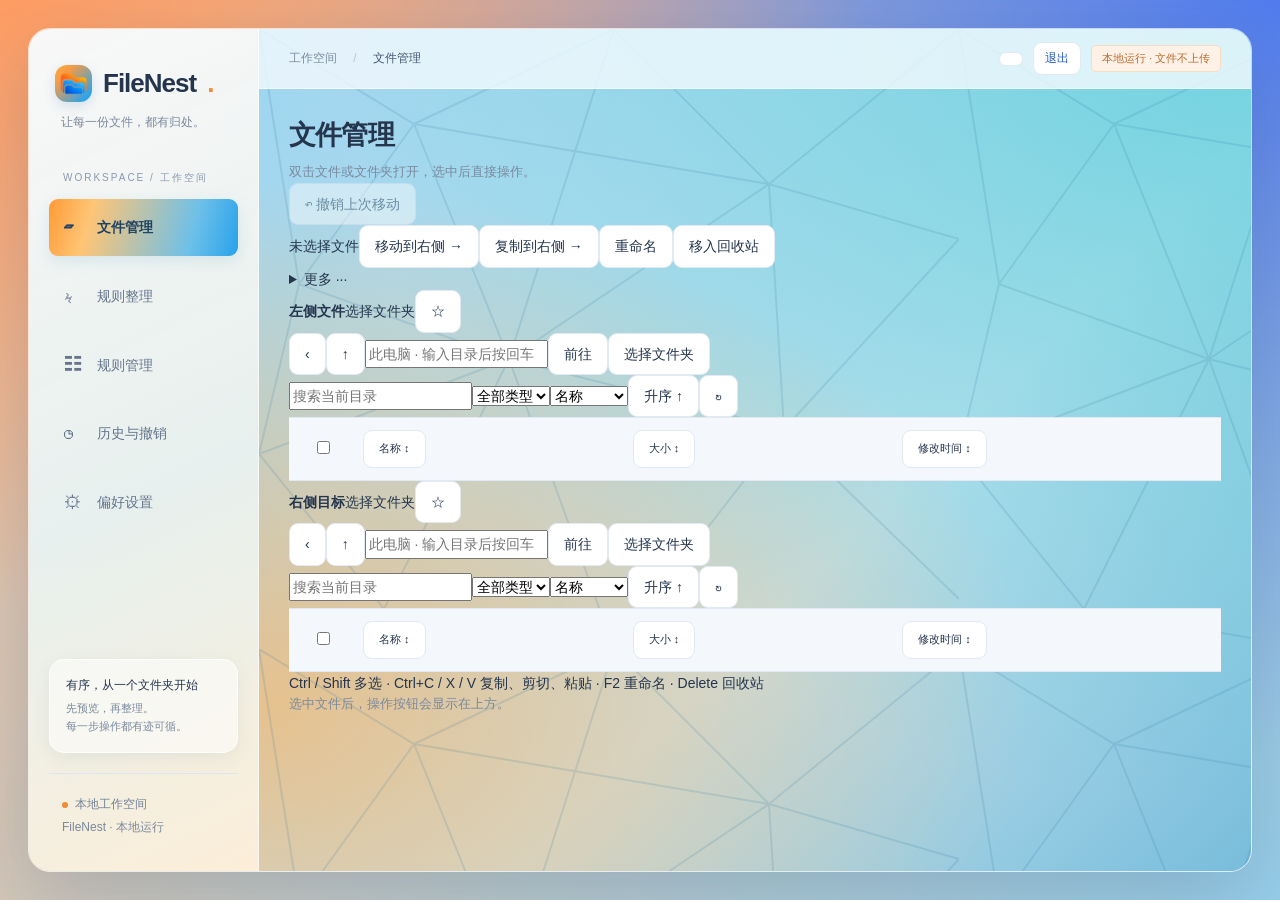
==== commit a0f8521d: "feat: improve file management and portable development setup Add file opening, quick rename, sorting" ====
--- a/web/index.html
+++ b/web/index.html
@@ -9,28 +9,28 @@
 body{padding:28px;background:radial-gradient(ellipse at 0 0,#ff9d64,transparent 48%),radial-gradient(ellipse at 100% 0,#527cee,transparent 60%),linear-gradient(125deg,#f1c3a0,#97cee9);background-attachment:fixed}.app{position:relative;max-width:1600px;margin:auto;min-height:calc(100vh - 56px);border-radius:22px;overflow:hidden;border:1px solid #ffffffa8;box-shadow:0 25px 80px #294a7038}.sidebar{position:relative;inset:auto;flex:0 0 230px;width:230px;background:linear-gradient(155deg,#f8fcfff5,#e7f3f2f0 55%,#fff0daf0);border-right:1px solid #ffffffa0;padding:34px 20px}.main{margin:0;width:calc(100% - 230px);position:relative;background:radial-gradient(ellipse at 0 80%,#ffb35eaa,transparent 55%),radial-gradient(ellipse at 100% 0,#3ac9d699,transparent 65%),linear-gradient(135deg,#9dd5ef,#c4e2ee 60%,#78bddb)}.main:before{content:"";position:absolute;inset:0;opacity:.16;pointer-events:none;background-image:url("data:image/svg+xml,%3Csvg xmlns='http://www.w3.org/2000/svg' width='700' height='620'%3E%3Cpath d='M0 0L155 95 355 0 510 155 700 0M0 0L40 255 155 95 250 330 355 0M155 95L510 155 250 330 525 400 700 210 510 155M0 425L40 255 250 330 125 580 0 425M250 330L355 620 525 400 700 570M125 580L355 620M525 400L700 210M510 155L525 400M0 425L250 330' fill='none' stroke='%232b749b' stroke-width='2'/%3E%3C/svg%3E")}.topbar,.content{position:relative}.topbar{height:60px;background:#f7fbffc9;border-color:#ffffff90;padding-inline:30px}.content{padding:25px 30px 20px;max-width:1230px}.brand{font-size:26px;padding-inline:6px}.logo{background:linear-gradient(135deg,#ffab42,#f79b44 25%,#32a3e8 85%);box-shadow:0 4px 12px #4686b330}.nav{gap:12px}.nav button{padding:14px 15px}.nav button.active{background:linear-gradient(105deg,#ff9b36,#ffc575 22%,#6dc0e9 75%,#28a2eb);color:#214363;box-shadow:0 5px 15px #5b9cb52a}.sidebar-foot .card{background:#ffffff80!important;border-color:#ffffffaa!important}.steps{display:none}.card{background:#fffffff7;border-color:#ffffffbd;border-radius:15px;box-shadow:0 5px 17px #355c7014}.config{margin-bottom:18px}.cardtitle h2{font-size:18px}.strategy-panel{padding:22px 24px;margin-bottom:18px}.strategy-heading{display:flex;justify-content:space-between;align-items:center;margin-bottom:17px}.strategy-heading h2{font-size:18px}.strategy-heading span{font-size:11px;color:#8795a6}.strategy-grid{display:grid;grid-template-columns:repeat(4,1fr);gap:14px}.strategy{position:relative;text-align:left;min-height:126px;padding:18px 15px;border:1px solid #ffffff55;border-radius:13px;color:white;box-shadow:0 5px 12px #34759e28;transition:transform .18s}.strategy:hover{transform:translateY(-3px)}.strategy.blue,.strategy.blue:hover{background:linear-gradient(115deg,#3275e8,#34b8ed)}.strategy.orange,.strategy.orange:hover{background:linear-gradient(115deg,#ff8226,#ffb543)}.strategy.cyan,.strategy.cyan:hover{background:linear-gradient(115deg,#177eae,#30c0ca)}.strategy.date-card,.strategy.date-card:hover{background:linear-gradient(115deg,#6083c6,#92afd9)}.strategy[aria-pressed=false]{background:linear-gradient(115deg,#e4e8ee,#f1f3f6);color:#8a95a5;box-shadow:none}.strategy-title{display:block;font-size:15px;font-weight:600;margin-bottom:22px}.strategy-tags{display:flex;gap:6px;font-size:11px}.strategy-tags span{padding:3px 8px;background:#ffffff30;border-radius:6px}.strategy-check{position:absolute;right:10px;top:8px;font-size:11px}.stats{display:flex;gap:0;background:#fffffff0;border:1px solid white;border-radius:12px;padding:12px 0;margin-bottom:18px}.stat{flex:1;display:flex;align-items:center;justify-content:space-between;gap:8px;padding:0 20px;background:none;box-shadow:none;border:0;border-radius:0}.stat+.stat{border-left:1px solid #e2e9f2}.stat strong{font-size:23px;margin:0}.stat em,.stat strong small{display:none}.stat.warn strong{color:#df842c}.table-wrap{max-height:340px;overflow:auto}th{position:sticky;top:0;background:#f4f7fb;z-index:1}td{padding-top:13px;padding-bottom:13px}.bottom{position:sticky;bottom:0;background:#f8fbfff2;backdrop-filter:blur(12px);margin:18px -30px -20px;padding:18px 30px;border-top:1px solid white;z-index:2}.primary{border:0;background:linear-gradient(105deg,#fb952c,#f8b361 27%,#4cade6 78%,#289ee8);box-shadow:0 5px 13px #5596b636;color:white;font-weight:600;padding:12px 22px}.primary:hover{background:linear-gradient(105deg,#eb8823,#eaa14a 27%,#399bd5 78%,#208bd4)}.safe{color:#667f95}.note{margin-top:31px;color:#52748c}.heading p{color:#52758c}
 @media(min-width:1450px){.content{padding-top:30px}td{padding-block:16px}}@media(max-width:1150px){body{padding:15px}.app{min-height:calc(100vh - 30px)}.sidebar{flex-basis:190px;width:190px;padding-inline:13px}.brand{font-size:22px}.main{width:calc(100% - 190px)}.content{padding:22px}.strategy-grid{grid-template-columns:repeat(2,1fr)}.strategy{min-height:105px}.strategy-title{margin-bottom:15px}.stat{padding-inline:12px}.stat .label{font-size:11px}.bottom{margin-inline:-22px;padding-inline:22px}}@media(max-width:650px){body{padding:0}.app{display:block;border-radius:0}.sidebar{width:100%;padding:16px}.main{width:100%}.content{padding:18px 14px}.strategy-panel{padding:17px}.strategy-grid{gap:10px}.strategy-title{font-size:13px}.strategy-heading span{display:none}.stats{display:grid;grid-template-columns:1fr 1fr;gap:12px}.stat:nth-child(3){border:0}.bottom{margin-inline:-14px;padding:14px;gap:12px}.actions{flex-wrap:wrap}.topbar{padding-inline:16px}}
 textarea{font:inherit;border:1px solid var(--line);border-radius:8px;padding:10px;max-width:100%;color:var(--ink)}.editor{display:grid;grid-template-columns:1fr 1fr;gap:14px}.editor label{font-size:12px;color:var(--muted)}.editor input:not([type=checkbox]),.editor select{display:block;width:100%;padding:8px;border:1px solid var(--line);border-radius:7px}dialog{max-width:760px;max-height:85vh;overflow:auto}.rule-foot{gap:8px;flex-wrap:wrap}.detail-line{overflow-wrap:anywhere;white-space:pre-wrap}#status{white-space:pre-wrap}.note{padding-bottom:12px}.strategy-grid{grid-template-columns:repeat(4,minmax(0,1fr))}@media(max-width:1000px){.strategy-grid{grid-template-columns:1fr 1fr}}@media(max-width:650px){.editor{grid-template-columns:1fr}.setting{flex-wrap:wrap}} .path-input{display:flex;gap:8px}.path-input input{min-width:0;flex:1}.path-input button{white-space:nowrap;padding:8px 10px;font-size:12px}.field .month-option{display:flex;align-items:center;gap:5px;margin:7px 0 0}.month-option input{width:auto;min-height:0}.view-tabs button{font-size:16px;font-weight:600}.table-wrap{max-height:52vh;min-height:250px}.folder-list{display:grid;gap:6px;max-height:42vh;overflow:auto;margin:14px 0}.folder-list button{text-align:left;overflow-wrap:anywhere}.folder-path{overflow-wrap:anywhere;margin:10px 0}.picker-nav{display:flex;gap:8px}.picker-nav input{min-width:0;flex:1;padding:8px;border:1px solid var(--line);border-radius:7px}[hidden]{display:none!important}.fields{grid-template-columns:1.25fr 1.25fr 1fr}@media(max-width:1050px){.fields{grid-template-columns:1fr 1fr}}@media(max-width:650px){.fields{grid-template-columns:1fr}.path-input{flex-wrap:wrap}.path-input input{flex-basis:160px}} .rule-picker{position:relative;font-size:12px}.rule-picker summary{cursor:pointer;list-style:none;border:1px solid var(--line);border-radius:8px;padding:10px 12px;background:#fcfdff;min-height:42px}.rule-picker summary:after{content:'⌄';float:right}.rule-options{position:absolute;top:46px;right:0;min-width:300px;width:100%;max-height:340px;overflow:auto;z-index:8;background:white;box-shadow:0 14px 35px #24466830;border:1px solid var(--line);border-radius:10px;padding:12px}.field .rule-choice{display:flex;align-items:flex-start;gap:9px;padding:8px;margin:0}.rule-choice input{width:auto;min-height:0;margin-top:4px}.rule-choice small{display:block;color:var(--muted)}.type-options{display:flex;flex-wrap:wrap;gap:12px;padding:12px;border:1px solid var(--line);border-radius:8px}.type-options label{white-space:nowrap}.rule-section{margin-bottom:18px}.rule-section h3{font-size:14px;margin:10px 0}.danger-note{background:#fff3e8;color:#9a521f;padding:12px;border-radius:8px;white-space:pre-wrap}.execution-list{max-height:220px;overflow:auto;border:1px solid var(--line);padding:12px;border-radius:8px}.execution-list p{margin-bottom:10px}.confirm-input{width:100%;padding:10px;border:1px solid #d9a790;border-radius:8px}.warning-label{color:#aa542c}.rule-picker[open]{z-index:10}@media(max-width:650px){.rule-options{min-width:0;width:100%}} </style>
-<link rel="stylesheet" href="/explorer.css"><style>.mode-controls{display:flex;align-items:center;gap:10px}.mode-controls button{padding:6px 11px;font-size:12px;background:#fff;color:#245ac4}.mode-controls .small{white-space:nowrap}@media(max-width:650px){.topbar{height:auto;min-height:48px;gap:8px;padding-block:7px}.mode-controls{gap:6px}.mode-controls .small,.mode-controls .badge{display:none}}</style><link rel="stylesheet" href="/theme.css"></head>
+<link rel="icon" type="image/png" href="/resource/filenest-icon.png"><link rel="stylesheet" href="/explorer.css"><style>.mode-controls{display:flex;align-items:center;gap:10px}.mode-controls button{padding:6px 11px;font-size:12px;background:#fff;color:#245ac4}.mode-controls .small{white-space:nowrap}@media(max-width:650px){.topbar{height:auto;min-height:48px;gap:8px;padding-block:7px}.mode-controls .small,.mode-controls .badge{display:none}}</style><link rel="stylesheet" href="/theme.css"></head>
 <body>
 <div class="app">
-<aside class="sidebar"><div class="brand"><span class="logo">▱</span>FileNest<span style="color:#f28b35">.</span></div><div class="brand-sub small">让每一份文件，都有归处。</div><div class="nav-label">WORKSPACE / 工作空间</div><nav class="nav" aria-label="主导航"><button class="active" data-page="explorer"><i>▱</i>文件管理</button><button data-page="organize"><i>ϟ</i>规则整理</button><button data-page="rules"><i>☷</i>规则管理</button><button data-page="history"><i>◷</i>历史与撤销</button><button data-page="settings"><i>⚙</i>偏好设置</button></nav><div id="explorerPlaces" class="places"></div><div class="sidebar-foot"><div class="card" style="padding:16px;background:#e8f0ff;border-color:#d9e5fa"><div style="font-size:12px;margin-bottom:5px">有序，从一个文件夹开始</div><p style="font-size:11px">先预览，再整理。<br>每一步操作都有迹可循。</p></div><div class="local"><span class="dot"></span>本地工作空间<div class="small" style="margin-top:4px">FileNest · 本地运行</div></div></div></aside>
+<aside class="sidebar"><div class="brand"><img class="logo" src="/resource/filenest-icon.png" alt="" width="37" height="37">FileNest<span style="color:#f28b35">.</span></div><div class="brand-sub small">让每一份文件，都有归处。</div><div class="nav-label">WORKSPACE / 工作空间</div><nav class="nav" aria-label="主导航"><button class="active" data-page="explorer"><i>▱</i>文件管理</button><button data-page="organize"><i>ϟ</i>规则整理</button><button data-page="rules"><i>☷</i>规则管理</button><button data-page="history"><i>◷</i>历史与撤销</button><button data-page="settings"><i>⚙</i>偏好设置</button></nav><div id="explorerPlaces" class="places"></div><div class="sidebar-foot"><div class="card" style="padding:16px;background:#e8f0ff;border-color:#d9e5fa"><div style="font-size:12px;margin-bottom:5px">有序，从一个文件夹开始</div><p style="font-size:11px">先预览，再整理。<br>每一步操作都有迹可循。</p></div><div class="local"><span class="dot"></span>本地工作空间<div class="small" style="margin-top:4px">FileNest · 本地运行</div></div></div></aside>
 <main class="main"><header class="topbar"><span>工作空间 <span style="margin:0 13px;color:#bbc6d7">/</span> <strong id="breadcrumb">文件管理</strong></span><div class="mode-controls"><span class="small" id="modeLabel"></span><button id="switchMode" type="button" aria-label="切换 FileNest 运行方式"></button><button id="quitApp" type="button" aria-label="退出 FileNest">退出</button><span class="badge">本地运行 · 文件不上传</span></div></header><div class="content">
 <section class="page" id="explorer">
-<div class="explorer-heading"><div><h1>文件管理</h1><p>双击进入文件夹，选中后直接操作。</p></div><button id="explorerUndo" disabled>↶ 撤销上次移动</button></div>
+<div class="explorer-heading"><div><h1>文件管理</h1><p>双击文件或文件夹打开，选中后直接操作。</p></div><button id="explorerUndo" disabled>↶ 撤销上次移动</button></div>
 <div class="explorer-actions" aria-label="文件操作"><span id="explorerSelection">未选择文件</span><button data-quick="move">移动到右侧 →</button><button data-quick="copy">复制到右侧 →</button><button data-quick="rename">重命名</button><button data-quick="recycle">移入回收站</button><details id="quickMore"><summary>更多 ···</summary><div class="quick-more"><button data-quick="rules">套用规则…</button><button data-quick="delete" class="danger-text">永久删除…</button></div></details></div>
 <div id="explorerResult" role="status" hidden></div>
 <div class="dual-panes">
 
 <section class="file-pane active-pane" id="pane-left" data-pane="left" aria-label="左侧文件栏">
-<div class="pane-title"><strong>左侧文件</strong><span id="count-left">选择文件夹</span><button id="star-left" aria-label="收藏左侧目录">☆</button></div>
+<div class="pane-title"><strong>左侧文件</strong><span id="count-left">选择文件夹</span><button id="star-left" aria-label="固定或取消固定左侧目录">☆</button></div>
 <form class="pane-address" id="address-left"><button type="button" data-nav="back" data-side="left" aria-label="左侧后退">‹</button><button type="button" data-nav="up" data-side="left" aria-label="左侧上一级">↑</button><input id="path-left" aria-label="左侧目录路径" placeholder="此电脑 · 输入目录后按回车"><button type="submit" aria-label="打开左侧目录">前往</button><button type="button" data-pick-pane="left" aria-label="选择左侧文件夹">选择文件夹</button></form>
-<div class="pane-tools"><input id="search-left" type="search" aria-label="搜索左侧文件" placeholder="搜索当前目录"><select id="type-left" aria-label="左侧类型筛选"><option value="all">全部类型</option><option>文件夹</option><option>文档</option><option>图片</option><option>视频</option><option>压缩包</option><option>音频</option><option>其他</option></select><button data-nav="refresh" data-side="left" aria-label="刷新左侧目录">↻</button></div>
+<div class="pane-tools"><input id="search-left" type="search" aria-label="搜索左侧文件" placeholder="搜索当前目录"><select id="type-left" aria-label="左侧类型筛选"><option value="all">全部类型</option><option>文件夹</option><option>文档</option><option>图片</option><option>视频</option><option>压缩包</option><option>音频</option><option>其他</option></select><select id="sort-left" aria-label="左侧排序方式"><option value="name">名称</option><option value="category">类型</option><option value="extension">扩展名</option><option value="size">大小</option><option value="mtime_ns">修改时间</option></select><button data-direction="left" type="button" aria-label="左侧切换为降序">升序 ↑</button><button data-nav="refresh" data-side="left" aria-label="刷新左侧目录">↻</button></div>
 <div class="pane-list" id="list-left" tabindex="0" aria-label="左侧文件列表"><table><thead><tr><th><input id="all-left" type="checkbox" aria-label="全选左侧当前列表"></th><th><button data-sort="name" data-side="left">名称 ↕</button></th><th><button data-sort="size" data-side="left">大小 ↕</button></th><th><button data-sort="mtime_ns" data-side="left">修改时间 ↕</button></th></tr></thead><tbody id="rows-left"></tbody></table></div>
 <p class="pane-error" id="error-left" role="status"></p>
 </section>
 <section class="file-pane " id="pane-right" data-pane="right" aria-label="右侧文件栏">
-<div class="pane-title"><strong>右侧目标</strong><span id="count-right">选择文件夹</span><button id="star-right" aria-label="收藏右侧目录">☆</button></div>
+<div class="pane-title"><strong>右侧目标</strong><span id="count-right">选择文件夹</span><button id="star-right" aria-label="固定或取消固定右侧目录">☆</button></div>
 <form class="pane-address" id="address-right"><button type="button" data-nav="back" data-side="right" aria-label="右侧后退">‹</button><button type="button" data-nav="up" data-side="right" aria-label="右侧上一级">↑</button><input id="path-right" aria-label="右侧目录路径" placeholder="此电脑 · 输入目录后按回车"><button type="submit" aria-label="打开右侧目录">前往</button><button type="button" data-pick-pane="right" aria-label="选择右侧文件夹">选择文件夹</button></form>
-<div class="pane-tools"><input id="search-right" type="search" aria-label="搜索右侧文件" placeholder="搜索当前目录"><select id="type-right" aria-label="右侧类型筛选"><option value="all">全部类型</option><option>文件夹</option><option>文档</option><option>图片</option><option>视频</option><option>压缩包</option><option>音频</option><option>其他</option></select><button data-nav="refresh" data-side="right" aria-label="刷新右侧目录">↻</button></div>
+<div class="pane-tools"><input id="search-right" type="search" aria-label="搜索右侧文件" placeholder="搜索当前目录"><select id="type-right" aria-label="右侧类型筛选"><option value="all">全部类型</option><option>文件夹</option><option>文档</option><option>图片</option><option>视频</option><option>压缩包</option><option>音频</option><option>其他</option></select><select id="sort-right" aria-label="右侧排序方式"><option value="name">名称</option><option value="category">类型</option><option value="extension">扩展名</option><option value="size">大小</option><option value="mtime_ns">修改时间</option></select><button data-direction="right" type="button" aria-label="右侧切换为降序">升序 ↑</button><button data-nav="refresh" data-side="right" aria-label="刷新右侧目录">↻</button></div>
 <div class="pane-list" id="list-right" tabindex="0" aria-label="右侧文件列表"><table><thead><tr><th><input id="all-right" type="checkbox" aria-label="全选右侧当前列表"></th><th><button data-sort="name" data-side="right">名称 ↕</button></th><th><button data-sort="size" data-side="right">大小 ↕</button></th><th><button data-sort="mtime_ns" data-side="right">修改时间 ↕</button></th></tr></thead><tbody id="rows-right"></tbody></table></div>
 <p class="pane-error" id="error-right" role="status"></p>
 </section>
